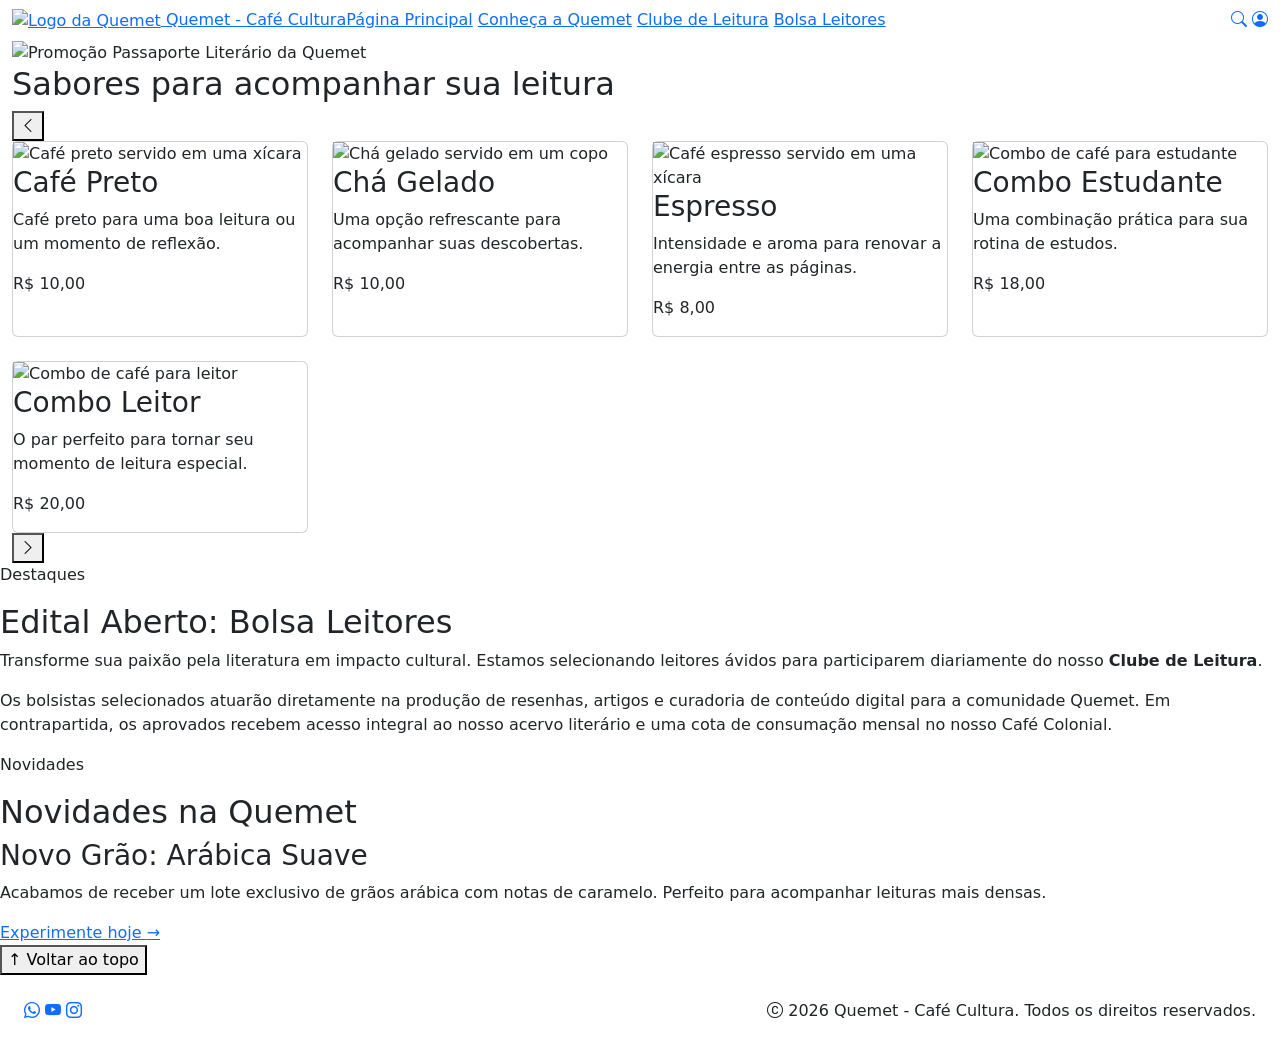
==== HyperText/index.html @ 7f9d3902 "Organização diretórios" ====
<!DOCTYPE html>
<html lang="pt">
    <head>
        <link rel="stylesheet" href="https://cdn.jsdelivr.net/npm/bootstrap-icons@1.11.3/font/bootstrap-icons.min.css">
        <link href="https://cdn.jsdelivr.net/npm/bootstrap@5.0.2/dist/css/bootstrap.min.css" rel="stylesheet" integrity="sha384-EVSTQN3/azprG1Anm3QDgpJLIm9Nao0Yz1ztcQTwFspd3yD65VohhpuuCOmLASjC" crossorigin="anonymous">
        <link rel="stylesheet" href="style.css">
        <link rel="preconnect" href="https://fonts.googleapis.com">
        <link rel="preconnect" href="https://fonts.gstatic.com" crossorigin>
        <link href="https://fonts.googleapis.com/css2?family=Inter:ital,opsz,wght@0,14..32,100..900;1,14..32,100..900&family=Playball&family=Playfair+Display:ital,wght@0,400..900;1,400..900&display=swap" rel="stylesheet">
        <meta charset="UTF-8">
        <meta name="viewport" content="width=device-width, initial-scale=1.0">
        <meta name="description" content="Trabalho SENAI DF && Projeto Quemet">
        <meta name="keywords" content="HTML, CSS, JavaScript, SENAI DF, Projeto Quemet, Café, Cultura">
        <meta name="author" content="Edgar Parreira França">
        <meta name="robots" content="index, follow">
        <title>Quemet - Café Cultura</title>
    </head>
    <body>
        <header class="site-header">
            <div class="container-fluid">
                <nav class="navbar navbar-dark navbar-expand-md w-100" aria-label="Navegação principal">
                    <a class="brand" href="index.html">
                        <img src="./Imagens/quemetLogo.webp" alt="Logo da Quemet" class="img-fluid" width="50" height="50">
                        <span>Quemet - Café Cultura</span>
                    </a>
                    <div class="collapse navbar-collapse" id="menu-principal">
                        <div class="site-nav__links">
                            <a href="index.html" aria-current="page">Página Principal</a>
                            <a href="index.html#produtos">Conheça a Quemet</a>
                            <a href="#produtos">Clube de Leitura</a>
                            <a href="#produtos">Bolsa Leitores</a>
                        </div>
                    </div>
                    <div class="site-nav__actions">
                        <a href="#produtos" aria-label="Buscar produtos"><i class="bi bi-search" aria-hidden="true"></i></a>
                        <a href="login.html" aria-label="Acessar conta"><i class="bi bi-person-circle" aria-hidden="true"></i></a>
                    </div>
                    <button class="navbar-toggler" type="button" data-bs-toggle="collapse" data-bs-target="#menu-principal" aria-controls="menu-principal" aria-expanded="false" aria-label="Abrir menu de navegação">
                        <span class="navbar-toggler-icon"></span>
                    </button>
                </nav>
            </div>
        </header>

        <main>
            <section class="container-fluid hero" aria-labelledby="titulo-pagina">
                <div class="row">
                    <div class="col-12">
                    <img src="./Imagens/banner.webp" alt="Promoção Passaporte Literário da Quemet" class="hero__image img-fluid">
                    </div>
                </div>
            </section>

            <section id="produtos" class="container-fluid produtos" aria-labelledby="titulo-produtos">
                <div class="conteudo-container">
                    <h2 id="titulo-produtos">Sabores para acompanhar sua leitura</h2>
                    <div class="galeria-controles">
                        <button type="button" class="galeria-seta galeria-seta--esquerda d-none d-md-block" id="seta-esquerda" aria-label="Ver produtos anteriores">
                            <i class="bi bi-chevron-left" aria-hidden="true"></i>
                        </button>
                        <div class="galeria-viewport">
                            <div class="row g-4" id="galeria-cards">
                        <div class="col-12 col-sm-6 col-lg-4 col-xl-3">
                            <article class="card h-100">
                                <img src="./Imagens/cafe.webp" alt="Café preto servido em uma xícara" class="img-fluid">
                                <div class="card-conteudo">
                                    <h3>Café Preto</h3>
                                    <p>Café preto para uma boa leitura ou um momento de reflexão.</p>
                                    <p class="preco">R$ 10,00</p>
                                </div>
                            </article>
                        </div>
                        <div class="col-12 col-sm-6 col-lg-4 col-xl-3">
                            <article class="card h-100">
                                <img src="./Imagens/chaGelado.webp" alt="Chá gelado servido em um copo" class="img-fluid">
                                <div class="card-conteudo">
                                    <h3>Chá Gelado</h3>
                                    <p>Uma opção refrescante para acompanhar suas descobertas.</p>
                                    <p class="preco">R$ 10,00</p>
                                </div>
                            </article>
                        </div>
                        <div class="col-12 col-sm-6 col-lg-4 col-xl-3">
                            <article class="card h-100">
                                <img src="./Imagens/espresso.webp" alt="Café espresso servido em uma xícara" class="img-fluid">
                                <div class="card-conteudo">
                                    <h3>Espresso</h3>
                                    <p>Intensidade e aroma para renovar a energia entre as páginas.</p>
                                    <p class="preco">R$ 8,00</p>
                                </div>
                            </article>
                        </div>
                        <div class="col-12 col-sm-6 col-lg-4 col-xl-3">
                            <article class="card h-100">
                                <img src="./Imagens/comboEstudante.webp" alt="Combo de café para estudante" class="img-fluid">
                                <div class="card-conteudo">
                                    <h3>Combo Estudante</h3>
                                    <p>Uma combinação prática para sua rotina de estudos.</p>
                                    <p class="preco">R$ 18,00</p>
                                </div>
                            </article>
                        </div>
                        <div class="col-12 col-sm-6 col-lg-4 col-xl-3">
                            <article class="card h-100">
                                <img src="./Imagens/comboLeitor.webp" alt="Combo de café para leitor" class="img-fluid">
                                <div class="card-conteudo">
                                    <h3>Combo Leitor</h3>
                                    <p>O par perfeito para tornar seu momento de leitura especial.</p>
                                    <p class="preco">R$ 20,00</p>
                                </div>
                            </article>
                        </div>
                            </div>
                        </div>
                        <button type="button" class="galeria-seta galeria-seta--direita d-none d-md-block" id="seta-direita" aria-label="Ver próximos produtos">
                            <i class="bi bi-chevron-right" aria-hidden="true"></i>
                        </button>
                    </div>
                </div>
            </section>

            <section id="destaques" class="destaques" aria-labelledby="titulo-destaques">
                <div class="conteudo-container destaques__conteudo">
                    <p class="destaques__rotulo">Destaques</p>
                    <h2 id="titulo-destaques">Edital Aberto: Bolsa Leitores</h2>
                    <p>Transforme sua paixão pela literatura em impacto cultural. Estamos selecionando leitores ávidos para participarem diariamente do nosso <strong>Clube de Leitura</strong>.</p>
                    <p>Os bolsistas selecionados atuarão diretamente na produção de resenhas, artigos e curadoria de conteúdo digital para a comunidade Quemet. Em contrapartida, os aprovados recebem acesso integral ao nosso acervo literário e uma cota de consumação mensal no nosso Café Colonial.</p>
                </div>
            </section>

            <section id="novidades" class="novidades" aria-labelledby="titulo-novidades">
                <div class="conteudo-container novidades__conteudo">
                    <p class="novidades__rotulo">Novidades</p>
                    <h2 id="titulo-novidades">Novidades na Quemet</h2>
                    <h3>Novo Grão: Arábica Suave</h3>
                    <p>Acabamos de receber um lote exclusivo de grãos arábica com notas de caramelo. Perfeito para acompanhar leituras mais densas.</p>
                    <a class="novidades__link" href="#">Experimente hoje <span aria-hidden="true">→</span></a>
                </div>
            </section>
            <button id="voltar-topo" type="button">↑ Voltar ao topo</button>
        </main>
        <footer class="d-flex justify-content-between align-items-center p-4 flex-column flex-md-row">
            <div class="redes-sociais">
                <a href="#" aria-label="WhatsApp"><i class="bi bi-whatsapp" aria-hidden="true"></i></a>
                <a href="#" aria-label="YouTube"><i class="bi bi-youtube" aria-hidden="true"></i></a>
                <a href="#" aria-label="Instagram"><i class="bi bi-instagram" aria-hidden="true"></i></a>
            </div>
            <div class="direitos-autorais">
                <i class="bi bi-c-circle"></i> 2026 Quemet - Café Cultura. Todos os direitos reservados.
            </div>
        </footer>
        <script src="https://cdn.jsdelivr.net/npm/bootstrap@5.0.2/dist/js/bootstrap.bundle.min.js"></script>
        <script src="scripts.js"></script>
    </body>
    </html>
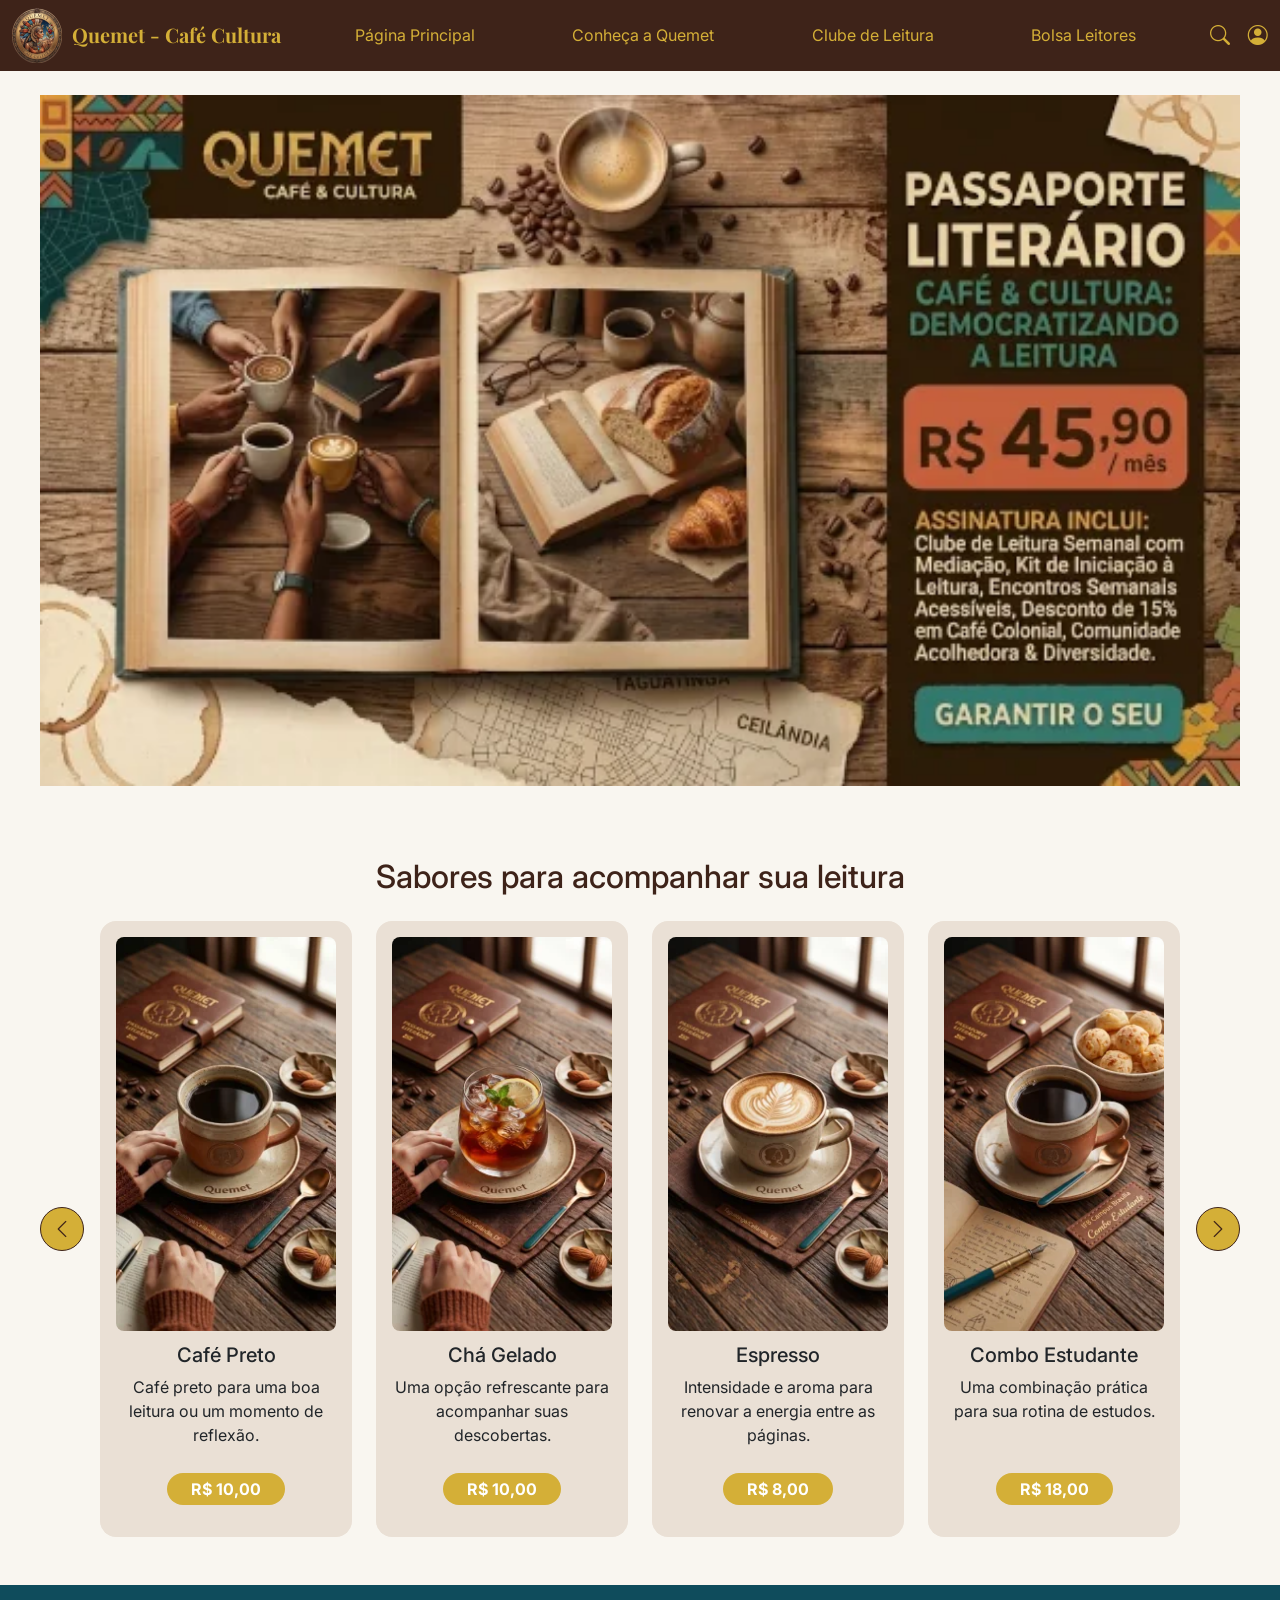
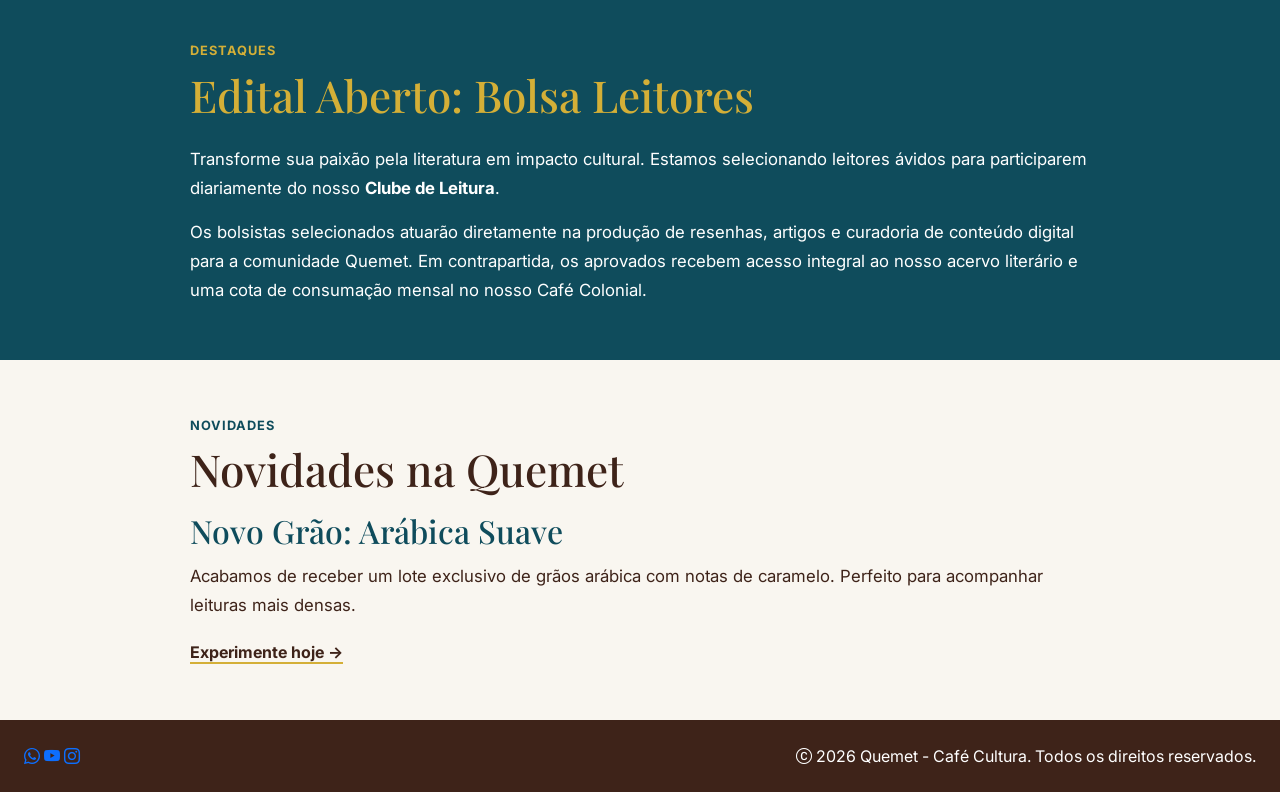
==== commit 448e760d: "Diretório Style e correção links" ====
--- a/HyperText/index.html
+++ b/HyperText/index.html
@@ -3,7 +3,7 @@
     <head>
         <link rel="stylesheet" href="https://cdn.jsdelivr.net/npm/bootstrap-icons@1.11.3/font/bootstrap-icons.min.css">
         <link href="https://cdn.jsdelivr.net/npm/bootstrap@5.0.2/dist/css/bootstrap.min.css" rel="stylesheet" integrity="sha384-EVSTQN3/azprG1Anm3QDgpJLIm9Nao0Yz1ztcQTwFspd3yD65VohhpuuCOmLASjC" crossorigin="anonymous">
-        <link rel="stylesheet" href="style.css">
+        <link rel="stylesheet" href="../style/style.css">
         <link rel="preconnect" href="https://fonts.googleapis.com">
         <link rel="preconnect" href="https://fonts.gstatic.com" crossorigin>
         <link href="https://fonts.googleapis.com/css2?family=Inter:ital,opsz,wght@0,14..32,100..900;1,14..32,100..900&family=Playball&family=Playfair+Display:ital,wght@0,400..900;1,400..900&display=swap" rel="stylesheet">
@@ -20,7 +20,7 @@
             <div class="container-fluid">
                 <nav class="navbar navbar-dark navbar-expand-md w-100" aria-label="Navegação principal">
                     <a class="brand" href="index.html">
-                        <img src="./Imagens/quemetLogo.webp" alt="Logo da Quemet" class="img-fluid" width="50" height="50">
+                        <img src="../Imagens/quemetLogo.webp" alt="Logo da Quemet" class="img-fluid" width="50" height="50">
                         <span>Quemet - Café Cultura</span>
                     </a>
                     <div class="collapse navbar-collapse" id="menu-principal">
@@ -46,7 +46,7 @@
             <section class="container-fluid hero" aria-labelledby="titulo-pagina">
                 <div class="row">
                     <div class="col-12">
-                    <img src="./Imagens/banner.webp" alt="Promoção Passaporte Literário da Quemet" class="hero__image img-fluid">
+                    <img src="../Imagens/banner.webp" alt="Promoção Passaporte Literário da Quemet" class="hero__image img-fluid">
                     </div>
                 </div>
             </section>
@@ -62,7 +62,7 @@
                             <div class="row g-4" id="galeria-cards">
                         <div class="col-12 col-sm-6 col-lg-4 col-xl-3">
                             <article class="card h-100">
-                                <img src="./Imagens/cafe.webp" alt="Café preto servido em uma xícara" class="img-fluid">
+                                <img src="../Imagens/cafe.webp" alt="Café preto servido em uma xícara" class="img-fluid">
                                 <div class="card-conteudo">
                                     <h3>Café Preto</h3>
                                     <p>Café preto para uma boa leitura ou um momento de reflexão.</p>
@@ -72,7 +72,7 @@
                         </div>
                         <div class="col-12 col-sm-6 col-lg-4 col-xl-3">
                             <article class="card h-100">
-                                <img src="./Imagens/chaGelado.webp" alt="Chá gelado servido em um copo" class="img-fluid">
+                                <img src="../Imagens/chaGelado.webp" alt="Chá gelado servido em um copo" class="img-fluid">
                                 <div class="card-conteudo">
                                     <h3>Chá Gelado</h3>
                                     <p>Uma opção refrescante para acompanhar suas descobertas.</p>
@@ -82,7 +82,7 @@
                         </div>
                         <div class="col-12 col-sm-6 col-lg-4 col-xl-3">
                             <article class="card h-100">
-                                <img src="./Imagens/espresso.webp" alt="Café espresso servido em uma xícara" class="img-fluid">
+                                <img src="../Imagens/espresso.webp" alt="Café espresso servido em uma xícara" class="img-fluid">
                                 <div class="card-conteudo">
                                     <h3>Espresso</h3>
                                     <p>Intensidade e aroma para renovar a energia entre as páginas.</p>
@@ -92,7 +92,7 @@
                         </div>
                         <div class="col-12 col-sm-6 col-lg-4 col-xl-3">
                             <article class="card h-100">
-                                <img src="./Imagens/comboEstudante.webp" alt="Combo de café para estudante" class="img-fluid">
+                                <img src="../Imagens/comboEstudante.webp" alt="Combo de café para estudante" class="img-fluid">
                                 <div class="card-conteudo">
                                     <h3>Combo Estudante</h3>
                                     <p>Uma combinação prática para sua rotina de estudos.</p>
@@ -102,7 +102,7 @@
                         </div>
                         <div class="col-12 col-sm-6 col-lg-4 col-xl-3">
                             <article class="card h-100">
-                                <img src="./Imagens/comboLeitor.webp" alt="Combo de café para leitor" class="img-fluid">
+                                <img src="../Imagens/comboLeitor.webp" alt="Combo de café para leitor" class="img-fluid">
                                 <div class="card-conteudo">
                                     <h3>Combo Leitor</h3>
                                     <p>O par perfeito para tornar seu momento de leitura especial.</p>
@@ -150,6 +150,6 @@
             </div>
         </footer>
         <script src="https://cdn.jsdelivr.net/npm/bootstrap@5.0.2/dist/js/bootstrap.bundle.min.js"></script>
-        <script src="scripts.js"></script>
+        <script src="../scripts/scripts.js"></script>
     </body>
     </html>
--- a/style/style.css
+++ b/style/style.css
@@ -0,0 +1,400 @@
+:root{
+    --brand-dark: #3e2319;
+    --brand-primary:#d4af37;
+    --accent-teal: #0f4c5c;
+    --bg-main: #f9f6f0;
+    --bg-cards: #EAE0d5;
+}
+
+body{
+    font-family: 'Inter', sans-serif;
+    background-color: var(--bg-main);
+    color: var(--brand-dark);
+    overflow-x: hidden;
+}
+
+.site-header{
+    background-color: var(--brand-dark);
+}
+
+.conteudo-container{
+    max-width: 1200px;
+    margin: 0 auto;
+}
+
+.brand{
+    display: flex;
+    align-items: center;
+    gap: 10px;
+    color: var(--brand-primary);
+    font-family: 'Playfair Display', serif;
+    font-size: 1.25rem;
+    font-weight: 700;
+    text-decoration: none;
+    white-space: nowrap;
+}
+
+.site-nav__links{
+    display: flex;
+    align-items: center;
+    justify-content: space-evenly;
+    flex: 1;
+    gap: 12px;
+}
+
+.site-nav__links a {
+    color: var(--brand-primary);
+    text-decoration: none;
+    padding: 8px 12px;
+    text-align: center;
+    white-space: nowrap;
+}
+
+.site-nav__actions{
+    display: flex;
+    align-items: center;
+    gap: 18px;
+    margin-left: auto;
+}
+
+.site-nav__actions a{
+    color: var(--brand-primary);
+    font-size: 1.25rem;
+}
+
+.site-nav__links a:hover,
+.site-nav__links a:focus-visible,
+.site-nav__actions a:hover,
+.site-nav__actions a:focus-visible{
+    color: var(--accent-teal);
+}
+
+.hero{
+    padding: 24px 12px;
+}
+
+.hero__image {
+    display: block;
+    width: 100%;      
+    max-width: 1200px; 
+    height: auto;      
+    margin: 0 auto;    
+}
+.produtos{
+    padding: 48px 24px;
+}
+
+.produtos h2{
+    margin-bottom: 24px;
+    text-align: center;
+}
+
+.galeria-controles{
+    display: flex;
+    align-items: center;
+    gap: 16px;
+}
+
+.galeria-viewport{
+    min-width: 0;
+    flex: 1;
+    overflow: hidden;
+}
+
+.galeria-seta{
+    flex: 0 0 auto;
+    width: 44px;
+    height: 44px;
+    border: 1px solid var(--brand-dark);
+    border-radius: 50%;
+    background-color: var(--brand-primary);
+    color: var(--brand-dark);
+    font-size: 1.25rem;
+}
+
+.galeria-seta:hover,
+.galeria-seta:focus-visible{
+    background-color: var(--brand-dark);
+    color: var(--brand-primary);
+}
+
+#galeria-cards{
+    transition: transform 0.4s ease;
+}
+
+@media (min-width: 768px){
+    #galeria-cards{
+        flex-wrap: nowrap;
+    }
+
+    #galeria-cards > [class*="col-"]{
+        flex: 0 0 25%;
+        max-width: 25%;
+    }
+}
+
+.card{
+    background-color: var(--bg-cards);
+    border-radius: 16px;
+    padding: 16px;
+    text-align: center;
+    border: none;
+}
+
+.card img{
+    aspect-ratio: 223 / 400;
+    object-fit: contain;
+    border-radius: 8px;
+    margin-bottom: 12px;
+}
+
+.card-conteudo{
+    display: flex;
+    flex: 1;
+    flex-direction: column;
+    align-items: center;
+}
+
+.card-conteudo h3{
+    font-size: 1.25rem;
+}
+
+.card-conteudo p:not(.preco){
+    flex: 1;
+}
+
+.preco{
+    background-color: var(--brand-primary);
+    color: white;
+    display: inline-block;
+    padding: 4px 24px;
+    border-radius: 50px;
+    font-weight: bold;
+    margin-top: 10px;
+}
+
+.destaques{
+    background-color: var(--accent-teal);
+    color: white;
+    padding: 56px 24px;
+}
+
+.destaques__conteudo{
+    max-width: 900px;
+}
+
+.destaques__rotulo{
+    color: var(--brand-primary);
+    font-size: 0.8rem;
+    font-weight: 700;
+    letter-spacing: 0.08em;
+    margin-bottom: 8px;
+    text-transform: uppercase;
+}
+
+.destaques h2{
+    color: var(--brand-primary);
+    font-family: 'Playfair Display', serif;
+    font-size: clamp(1.75rem, 4vw, 2.75rem);
+    margin-bottom: 24px;
+}
+
+.destaques p:not(.destaques__rotulo){
+    font-size: 1.05rem;
+    line-height: 1.7;
+    margin-bottom: 16px;
+}
+
+.destaques p:last-child{
+    margin-bottom: 0;
+}
+
+.novidades{
+    padding: 56px 24px;
+}
+
+.novidades__conteudo{
+    max-width: 900px;
+}
+
+.novidades__rotulo{
+    color: var(--accent-teal);
+    font-size: 0.8rem;
+    font-weight: 700;
+    letter-spacing: 0.08em;
+    margin-bottom: 8px;
+    text-transform: uppercase;
+}
+
+.novidades h2{
+    color: var(--brand-dark);
+    font-family: 'Playfair Display', serif;
+    font-size: clamp(1.75rem, 4vw, 2.75rem);
+    margin-bottom: 16px;
+}
+
+.novidades h3{
+    color: var(--accent-teal);
+    font-family: 'Playfair Display', serif;
+    font-size: clamp(1.35rem, 3vw, 2rem);
+    margin-bottom: 12px;
+}
+
+.novidades p:not(.novidades__rotulo){
+    font-size: 1.05rem;
+    line-height: 1.7;
+    margin-bottom: 20px;
+}
+
+.novidades__link{
+    color: var(--brand-dark);
+    font-weight: 700;
+    text-decoration: underline;
+    text-decoration-color: var(--brand-primary);
+    text-decoration-thickness: 2px;
+    text-underline-offset: 4px;
+}
+
+.novidades__link:hover,
+.novidades__link:focus-visible{
+    color: var(--accent-teal);
+}
+
+.login-container{
+    background-color: var(--bg-cards);
+    max-width: 400px;
+    margin: 50px auto;
+    padding: 30px;
+    border-radius: 16px;
+    box-shadow: 0 4px 10px rgba(0,0,0,0.1);
+}
+
+.login-container input, .login-container button{
+    width: 100%;
+    padding: 12px;
+    border-radius: 8px;
+    margin-bottom: 20px;
+    border: 1px solid #ccc;
+}
+
+#voltar-topo{
+    position: fixed;
+    bottom: 5px;
+    right: 50px;
+    display: none;
+    z-index: 10;
+    border: 1px solid var(--brand-dark);
+    border-radius: 4px;
+    padding: 8px 12px;
+    background-color: var(--brand-primary);
+    color: var(--brand-dark);
+}
+
+#voltar-topo.visivel{
+    display: block;
+}
+
+#form-cadastrar{
+    padding: 50px;
+    display: none;
+}
+
+#form-cadastrar input{
+    width: 100%;
+    padding: 12px;
+    border: 1px solid #ccc;
+    border-radius: 8px;
+    margin-bottom: 20px;
+}
+
+@media (max-width: 767px){
+    .site-header .navbar{
+        align-items: flex-start;
+        padding-left: 0;
+        padding-right: 0;
+    }
+
+    .brand{
+        min-width: 0;
+        flex: 1 1 auto;
+        font-size: 1rem;
+        white-space: normal;
+    }
+
+    .brand span{
+        overflow-wrap: anywhere;
+    }
+
+    #voltar-topo{
+        right: 12px;
+    }
+
+    #form-cadastrar{
+        padding: 24px;
+    }
+
+    .site-nav__links{
+        width: 100%;
+        flex-wrap: wrap;
+        min-width: 0;
+    }
+
+    .site-nav__actions{
+        justify-content: flex-end;
+        width: auto;
+        margin-left: auto;
+    }
+
+    .galeria-viewport{
+        overflow: visible;
+    }
+
+    .hero{
+        padding: 0;
+    }
+
+    .hero__image{
+        max-height: none;
+    }
+
+    #galeria-cards > [class*="col-"]{
+        flex: 0 0 50%;
+        max-width: 50%;
+    }
+
+    #galeria-cards .card{
+        padding: 10px;
+    }
+
+    #galeria-cards .card img{
+        height: 180px;
+        object-fit: contain;
+    }
+
+    #galeria-cards .card-conteudo p:not(.preco){
+        display: none;
+    }
+
+    #galeria-cards .card-conteudo h3{
+        font-size: 1rem;
+    }
+
+    #galeria-cards .preco{
+        padding: 4px 12px;
+        font-size: 0.9rem;
+    }
+}
+
+.login-container button{
+    background-color: var(--brand-primary);
+    color: white;
+    font-weight: bold;
+    cursor: pointer;
+    border: none;
+}
+
+footer{
+    background-color: var(--brand-dark);
+    color: white;
+    padding: 16px 24px; 
+}
